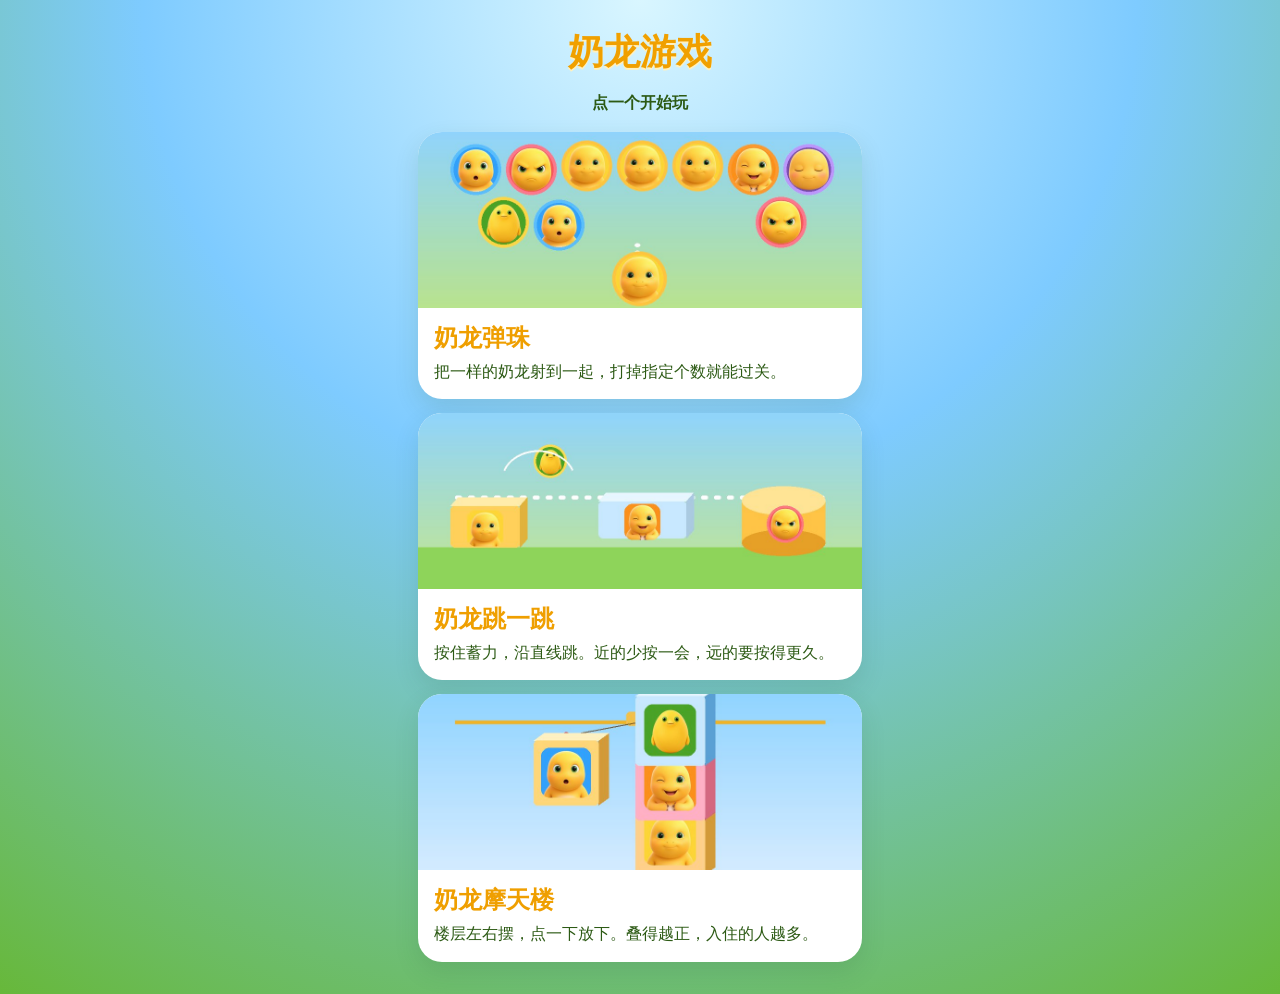
==== index.html @ 1fe6fe22 "Add Nailong Skyscraper and show each game's play on the menu. Jump paths are straight horizontal or " ====
<!DOCTYPE html>
<html lang="zh-CN">
<head>
  <meta charset="UTF-8">
  <meta name="viewport" content="width=device-width, initial-scale=1, viewport-fit=cover">
  <meta name="theme-color" content="#7ec8ff">
  <title>奶龙游戏</title>
  <style>
    * { box-sizing: border-box; }
    body {
      margin: 0;
      min-height: 100vh;
      min-height: 100dvh;
      font-family: "PingFang SC", "Hiragino Sans GB", "Heiti SC", "Noto Sans SC", sans-serif;
      color: #2c5a14;
      background: radial-gradient(circle at 50% 0%, #d9f6ff 0%, #7ecbff 42%, #67b83a 100%);
    }
    main {
      width: min(480px, 100%);
      margin: 0 auto;
      padding: calc(28px + env(safe-area-inset-top)) 18px 32px;
    }
    h1 {
      margin: 0;
      text-align: center;
      font-size: 36px;
      color: #f0a000;
      text-shadow: 0 2px 0 #fff1bf;
    }
    .lead {
      text-align: center;
      font-weight: 700;
    }
    .games {
      display: grid;
      gap: 14px;
      margin-top: 18px;
    }
    a.game {
      display: block;
      overflow: hidden;
      text-decoration: none;
      color: inherit;
      background: #fff;
      border-radius: 24px;
      box-shadow: 0 10px 24px rgba(40, 90, 40, 0.14);
    }
    .shot {
      height: 176px;
      background-color: #e7f6c9;
      background-size: cover;
      background-position: center center;
    }
    .copy { padding: 14px 16px 16px; }
    a.game strong {
      display: block;
      font-size: 24px;
      color: #ef9f00;
    }
    a.game span {
      display: block;
      margin-top: 6px;
      line-height: 1.45;
    }
  </style>
</head>
<body>
  <main>
    <h1>奶龙游戏</h1>
    <p class="lead">点一个开始玩</p>
    <div class="games">
      <a class="game marbles" href="nailong-marbles/">
        <div class="shot" style="background-image:url('nailong-marbles/assets/cover.jpg')"></div>
        <div class="copy">
          <strong>奶龙弹珠</strong>
          <span>把一样的奶龙射到一起，打掉指定个数就能过关。</span>
        </div>
      </a>
      <a class="game jump" href="nailong-jump/">
        <div class="shot" style="background-image:url('nailong-jump/assets/cover.jpg')"></div>
        <div class="copy">
          <strong>奶龙跳一跳</strong>
          <span>按住蓄力，沿直线跳。近的少按一会，远的要按得更久。</span>
        </div>
      </a>
      <a class="game tower" href="nailong-skyscraper/">
        <div class="shot" style="background-image:url('nailong-skyscraper/assets/cover.jpg')"></div>
        <div class="copy">
          <strong>奶龙摩天楼</strong>
          <span>楼层左右摆，点一下放下。叠得越正，入住的人越多。</span>
        </div>
      </a>
    </div>
  </main>
</body>
</html>
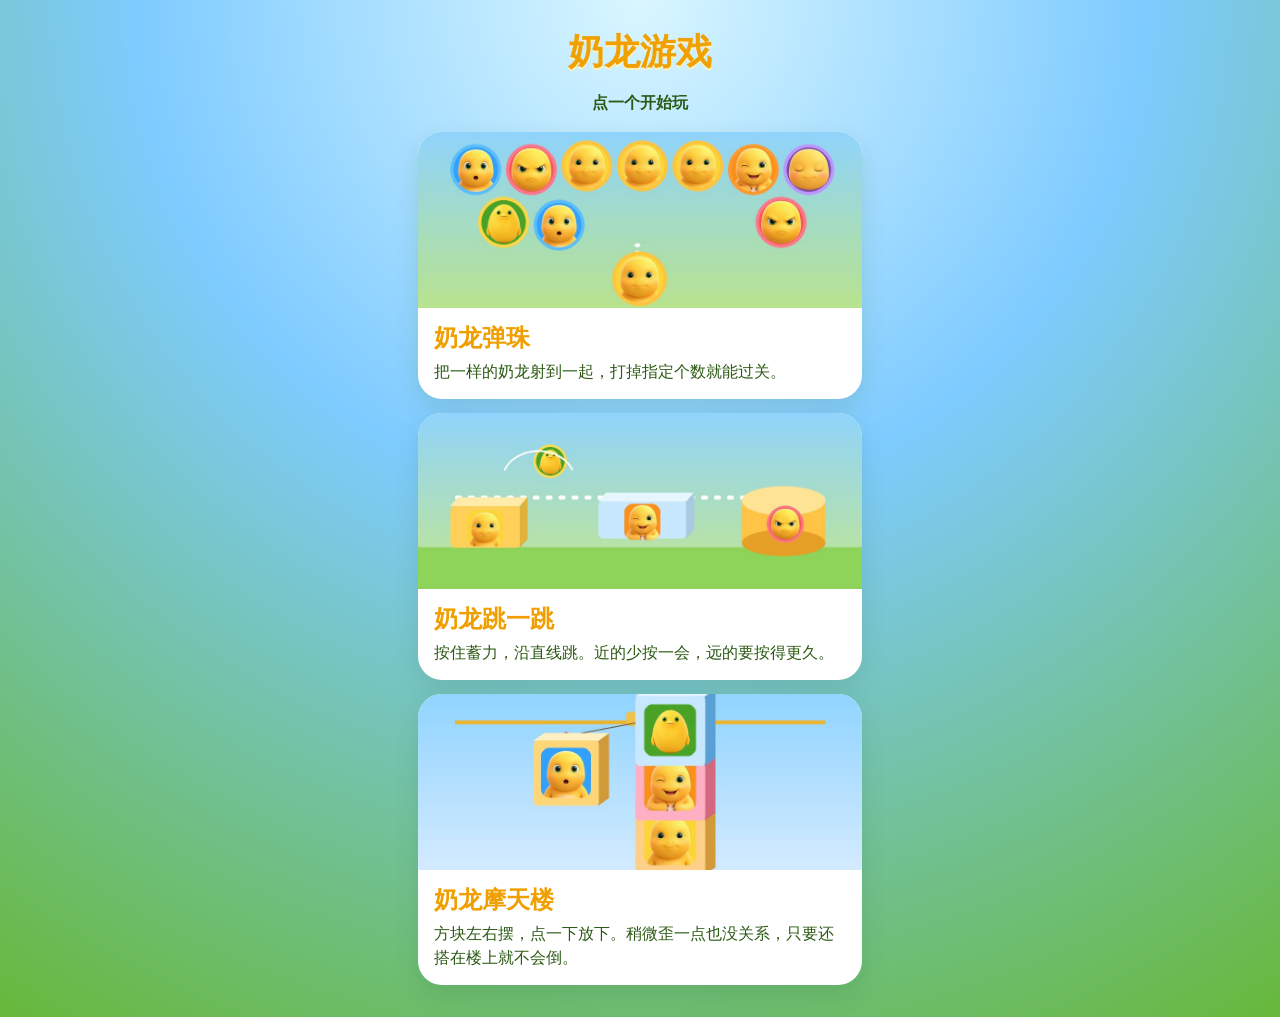
==== commit 8bafc350: "Update the home page so the skyscraper card matches the looser stacking rule. Co-authored-by: Cursor" ====
--- a/index.html
+++ b/index.html
@@ -87,7 +87,7 @@
         <div class="shot" style="background-image:url('nailong-skyscraper/assets/cover.jpg')"></div>
         <div class="copy">
           <strong>奶龙摩天楼</strong>
-          <span>楼层左右摆，点一下放下。叠得越正，入住的人越多。</span>
+          <span>方块左右摆，点一下放下。稍微歪一点也没关系，只要还搭在楼上就不会倒。</span>
         </div>
       </a>
     </div>
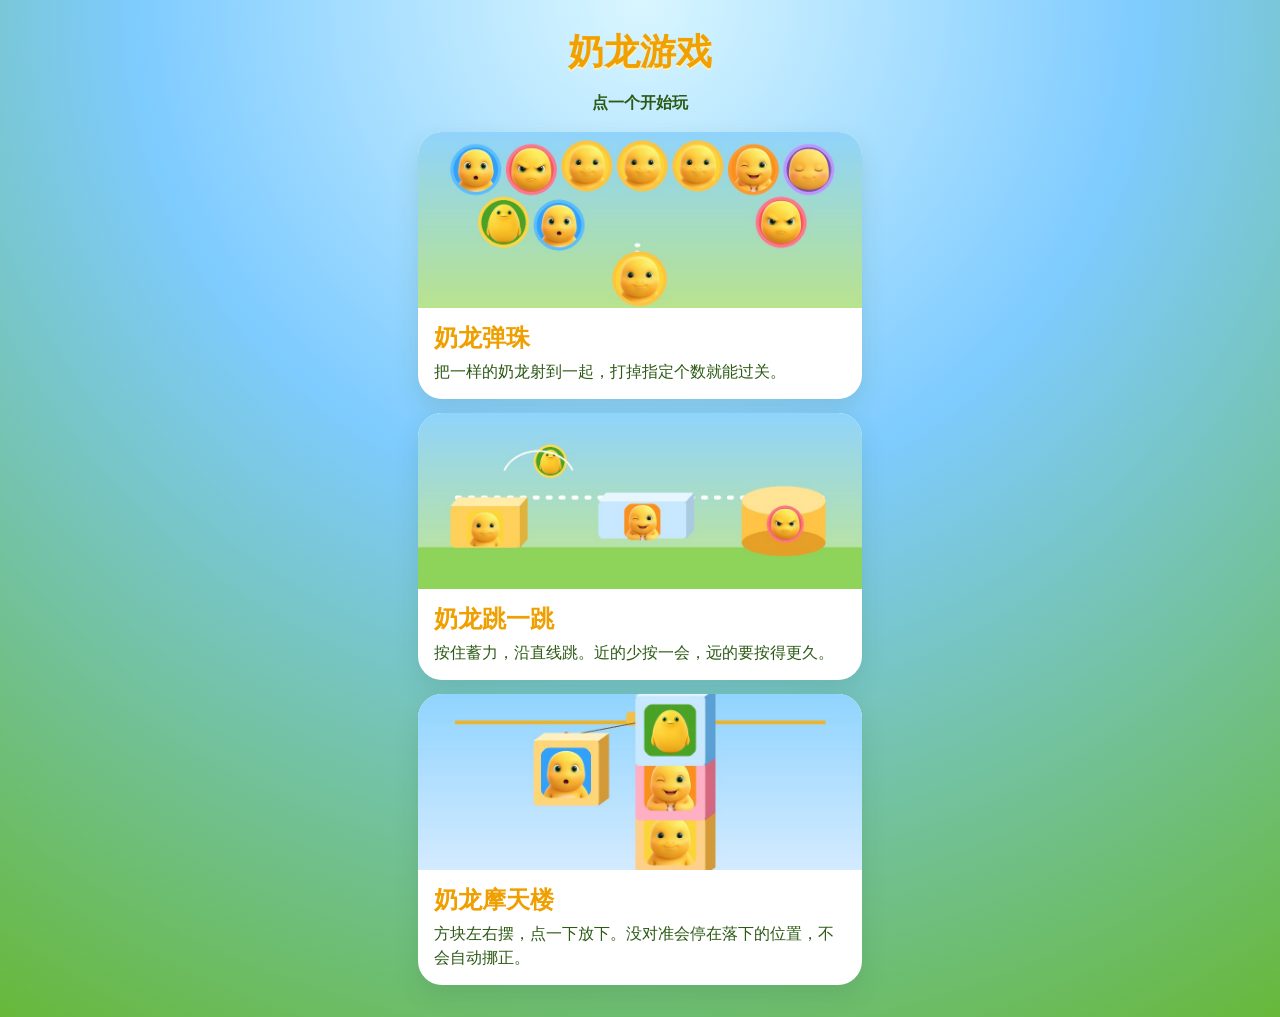
==== commit 20afb33c: "Keep a missed skyscraper block where it landed instead of snapping it into line. Co-authored-by: Cur" ====
--- a/index.html
+++ b/index.html
@@ -87,7 +87,7 @@
         <div class="shot" style="background-image:url('nailong-skyscraper/assets/cover.jpg')"></div>
         <div class="copy">
           <strong>奶龙摩天楼</strong>
-          <span>方块左右摆，点一下放下。稍微歪一点也没关系，只要还搭在楼上就不会倒。</span>
+          <span>方块左右摆，点一下放下。没对准会停在落下的位置，不会自动挪正。</span>
         </div>
       </a>
     </div>
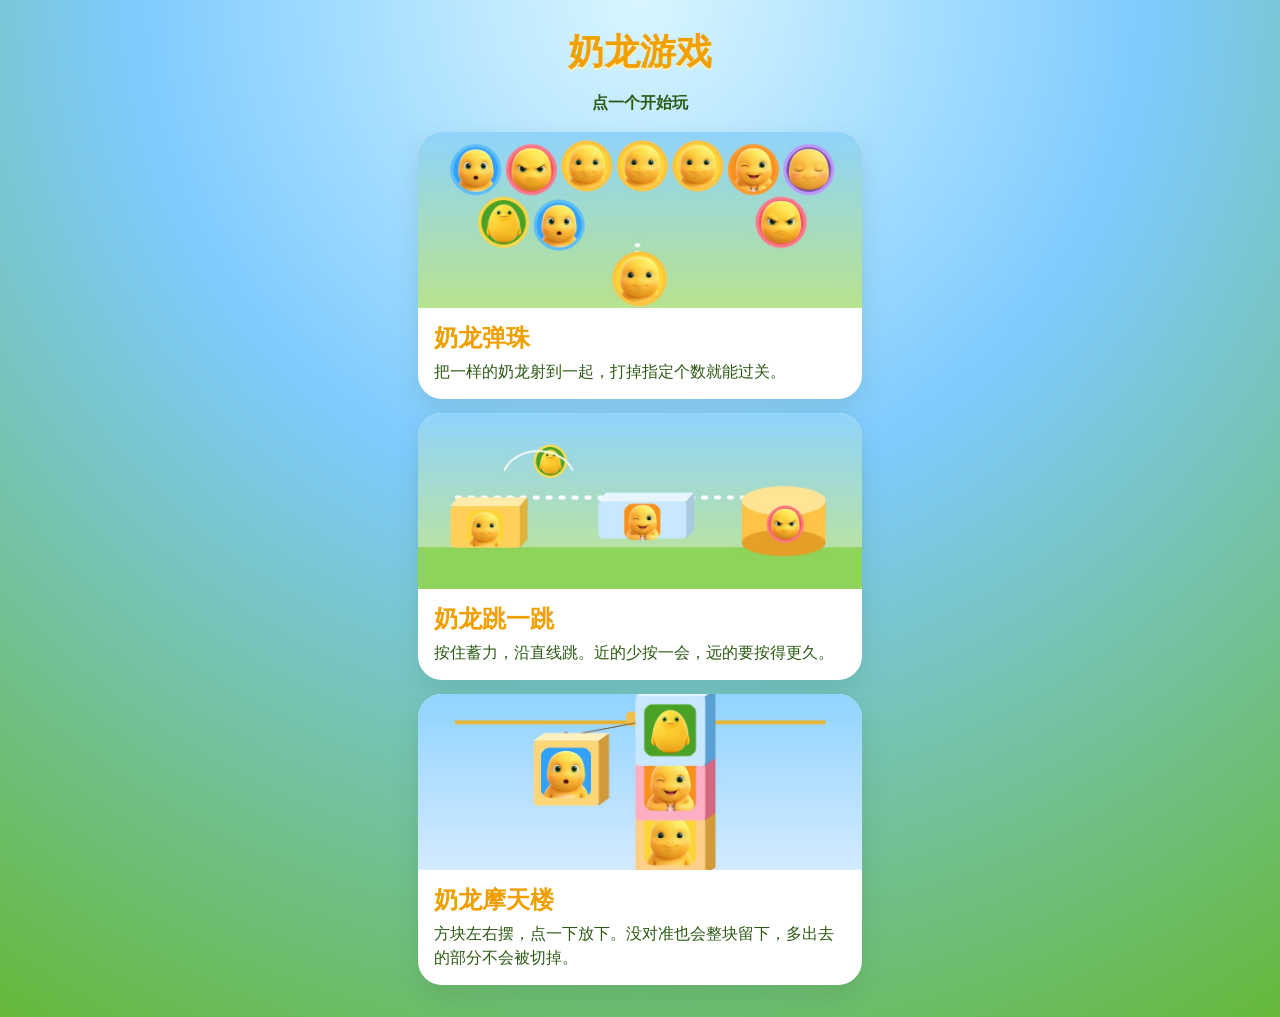
==== commit d2f71c8e: "Leave a landed skyscraper block whole where it fell, without cutting the overhang. Co-authored-by: C" ====
--- a/index.html
+++ b/index.html
@@ -87,7 +87,7 @@
         <div class="shot" style="background-image:url('nailong-skyscraper/assets/cover.jpg')"></div>
         <div class="copy">
           <strong>奶龙摩天楼</strong>
-          <span>方块左右摆，点一下放下。没对准会停在落下的位置，不会自动挪正。</span>
+          <span>方块左右摆，点一下放下。没对准也会整块留下，多出去的部分不会被切掉。</span>
         </div>
       </a>
     </div>
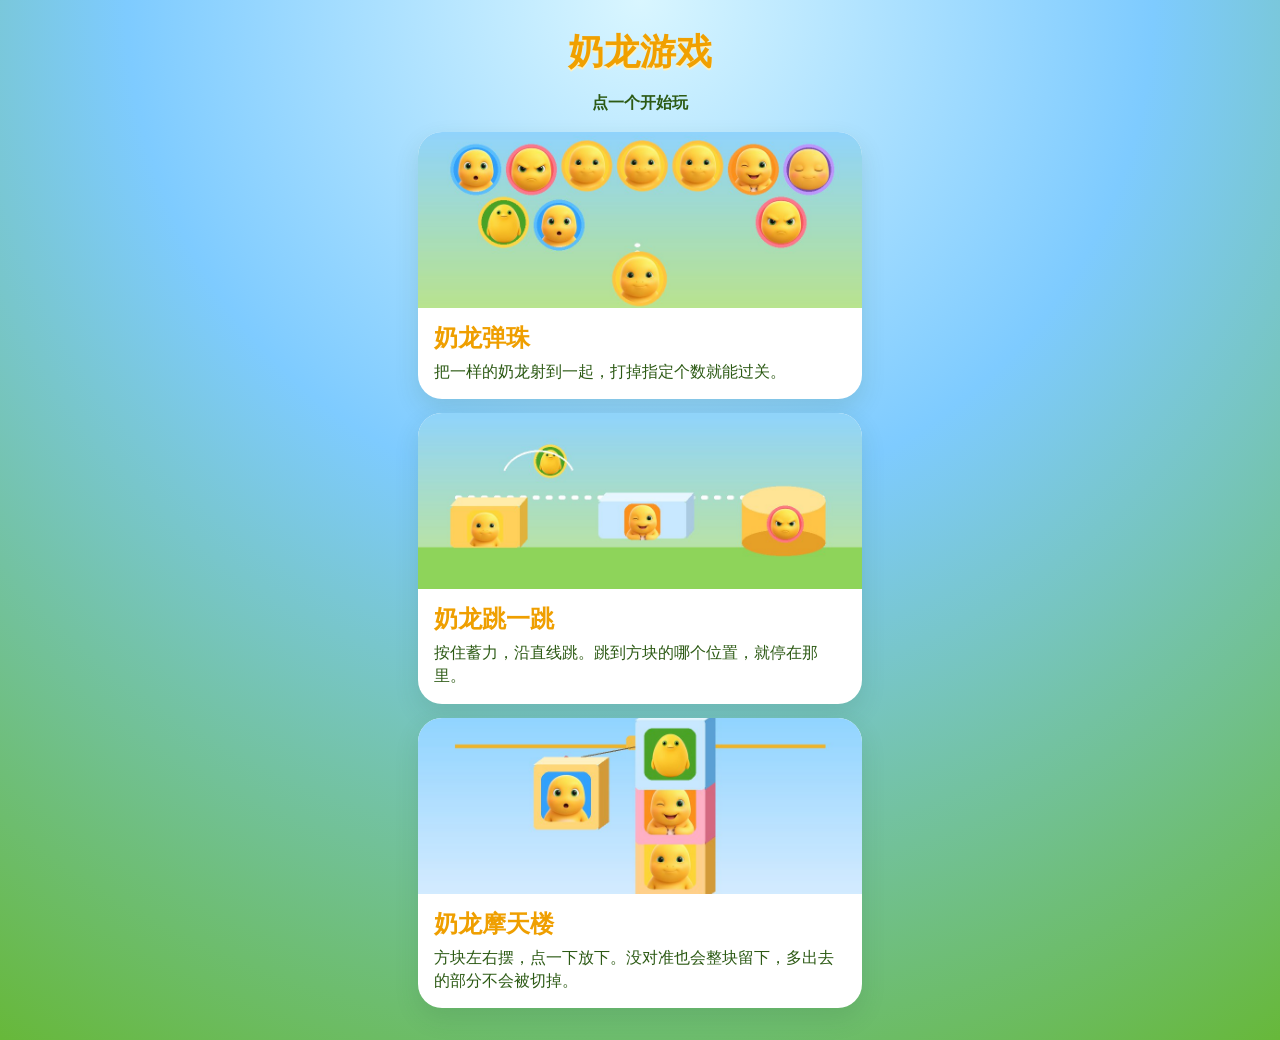
==== commit 4532c450: "Show the upcoming jump path and leave the character where it lands. Co-authored-by: Cursor <cursorag" ====
--- a/index.html
+++ b/index.html
@@ -80,7 +80,7 @@
         <div class="shot" style="background-image:url('nailong-jump/assets/cover.jpg')"></div>
         <div class="copy">
           <strong>奶龙跳一跳</strong>
-          <span>按住蓄力，沿直线跳。近的少按一会，远的要按得更久。</span>
+          <span>按住蓄力，沿直线跳。跳到方块的哪个位置，就停在那里。</span>
         </div>
       </a>
       <a class="game tower" href="nailong-skyscraper/">
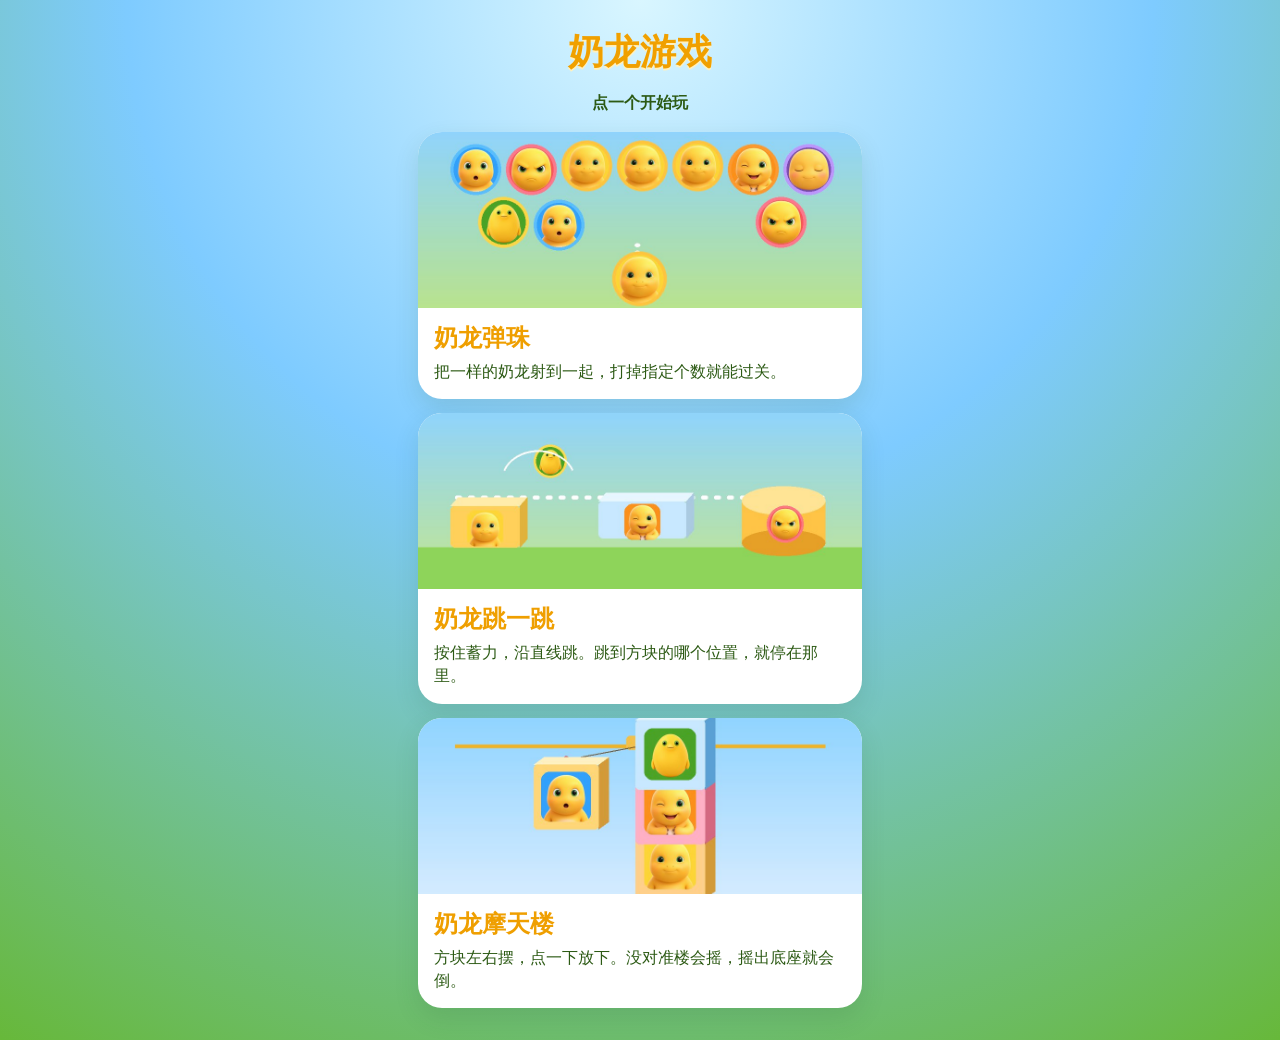
==== commit 72a105dd: "Shrink the tower blocks and sway the stack when its balance is off. Co-authored-by: Cursor <cursorag" ====
--- a/index.html
+++ b/index.html
@@ -87,7 +87,7 @@
         <div class="shot" style="background-image:url('nailong-skyscraper/assets/cover.jpg')"></div>
         <div class="copy">
           <strong>奶龙摩天楼</strong>
-          <span>方块左右摆，点一下放下。没对准也会整块留下，多出去的部分不会被切掉。</span>
+          <span>方块左右摆，点一下放下。没对准楼会摇，摇出底座就会倒。</span>
         </div>
       </a>
     </div>
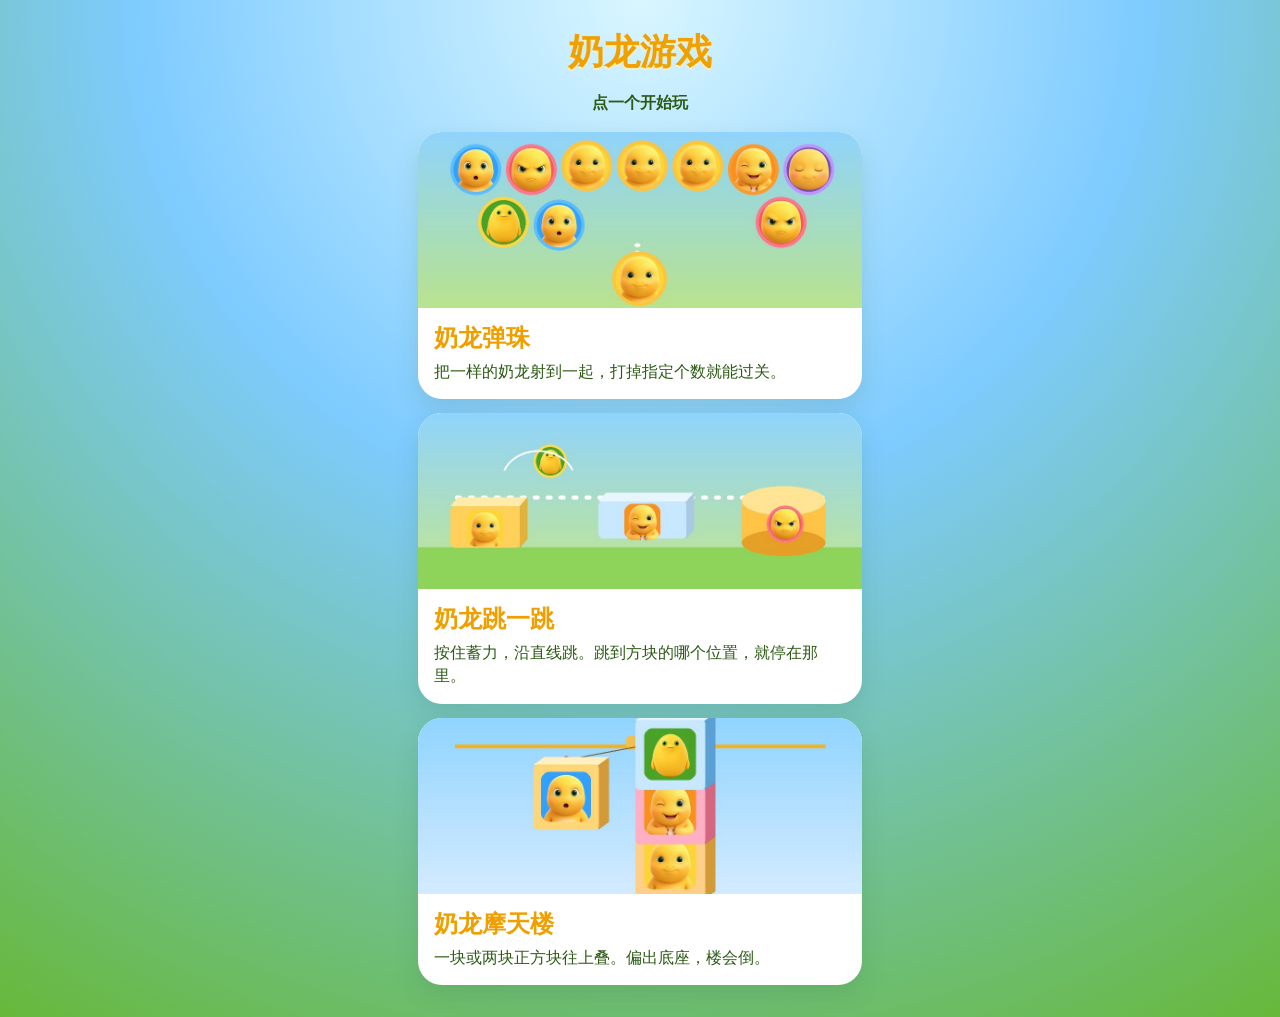
==== commit f8edc8e8: "Show two jump blocks without zooming, and tip the tower when it loses balance. Co-authored-by: Curso" ====
--- a/index.html
+++ b/index.html
@@ -87,7 +87,7 @@
         <div class="shot" style="background-image:url('nailong-skyscraper/assets/cover.jpg')"></div>
         <div class="copy">
           <strong>奶龙摩天楼</strong>
-          <span>方块左右摆，点一下放下。没对准楼会摇，摇出底座就会倒。</span>
+          <span>一块或两块正方块往上叠。偏出底座，楼会倒。</span>
         </div>
       </a>
     </div>
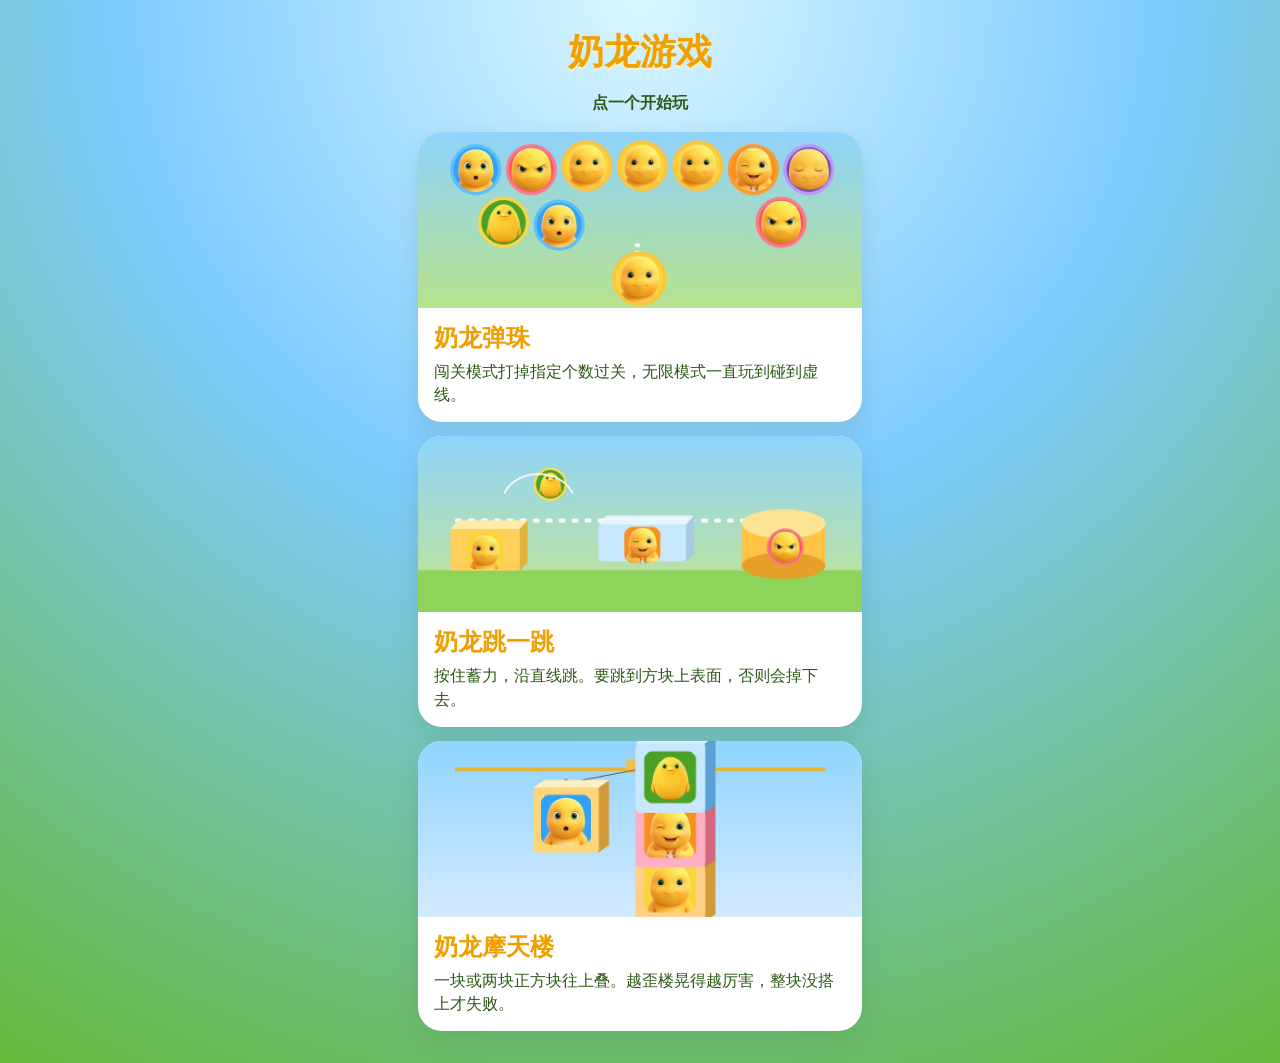
==== commit 1e27c74c: "Add endless mode, deepen jump blocks, and sway (not topple) the tower - Marbles: add a mode chooser " ====
--- a/index.html
+++ b/index.html
@@ -73,21 +73,21 @@
         <div class="shot" style="background-image:url('nailong-marbles/assets/cover.jpg')"></div>
         <div class="copy">
           <strong>奶龙弹珠</strong>
-          <span>把一样的奶龙射到一起，打掉指定个数就能过关。</span>
+          <span>闯关模式打掉指定个数过关，无限模式一直玩到碰到虚线。</span>
         </div>
       </a>
       <a class="game jump" href="nailong-jump/">
         <div class="shot" style="background-image:url('nailong-jump/assets/cover.jpg')"></div>
         <div class="copy">
           <strong>奶龙跳一跳</strong>
-          <span>按住蓄力，沿直线跳。跳到方块的哪个位置，就停在那里。</span>
+          <span>按住蓄力，沿直线跳。要跳到方块上表面，否则会掉下去。</span>
         </div>
       </a>
       <a class="game tower" href="nailong-skyscraper/">
         <div class="shot" style="background-image:url('nailong-skyscraper/assets/cover.jpg')"></div>
         <div class="copy">
           <strong>奶龙摩天楼</strong>
-          <span>一块或两块正方块往上叠。偏出底座，楼会倒。</span>
+          <span>一块或两块正方块往上叠。越歪楼晃得越厉害，整块没搭上才失败。</span>
         </div>
       </a>
     </div>
